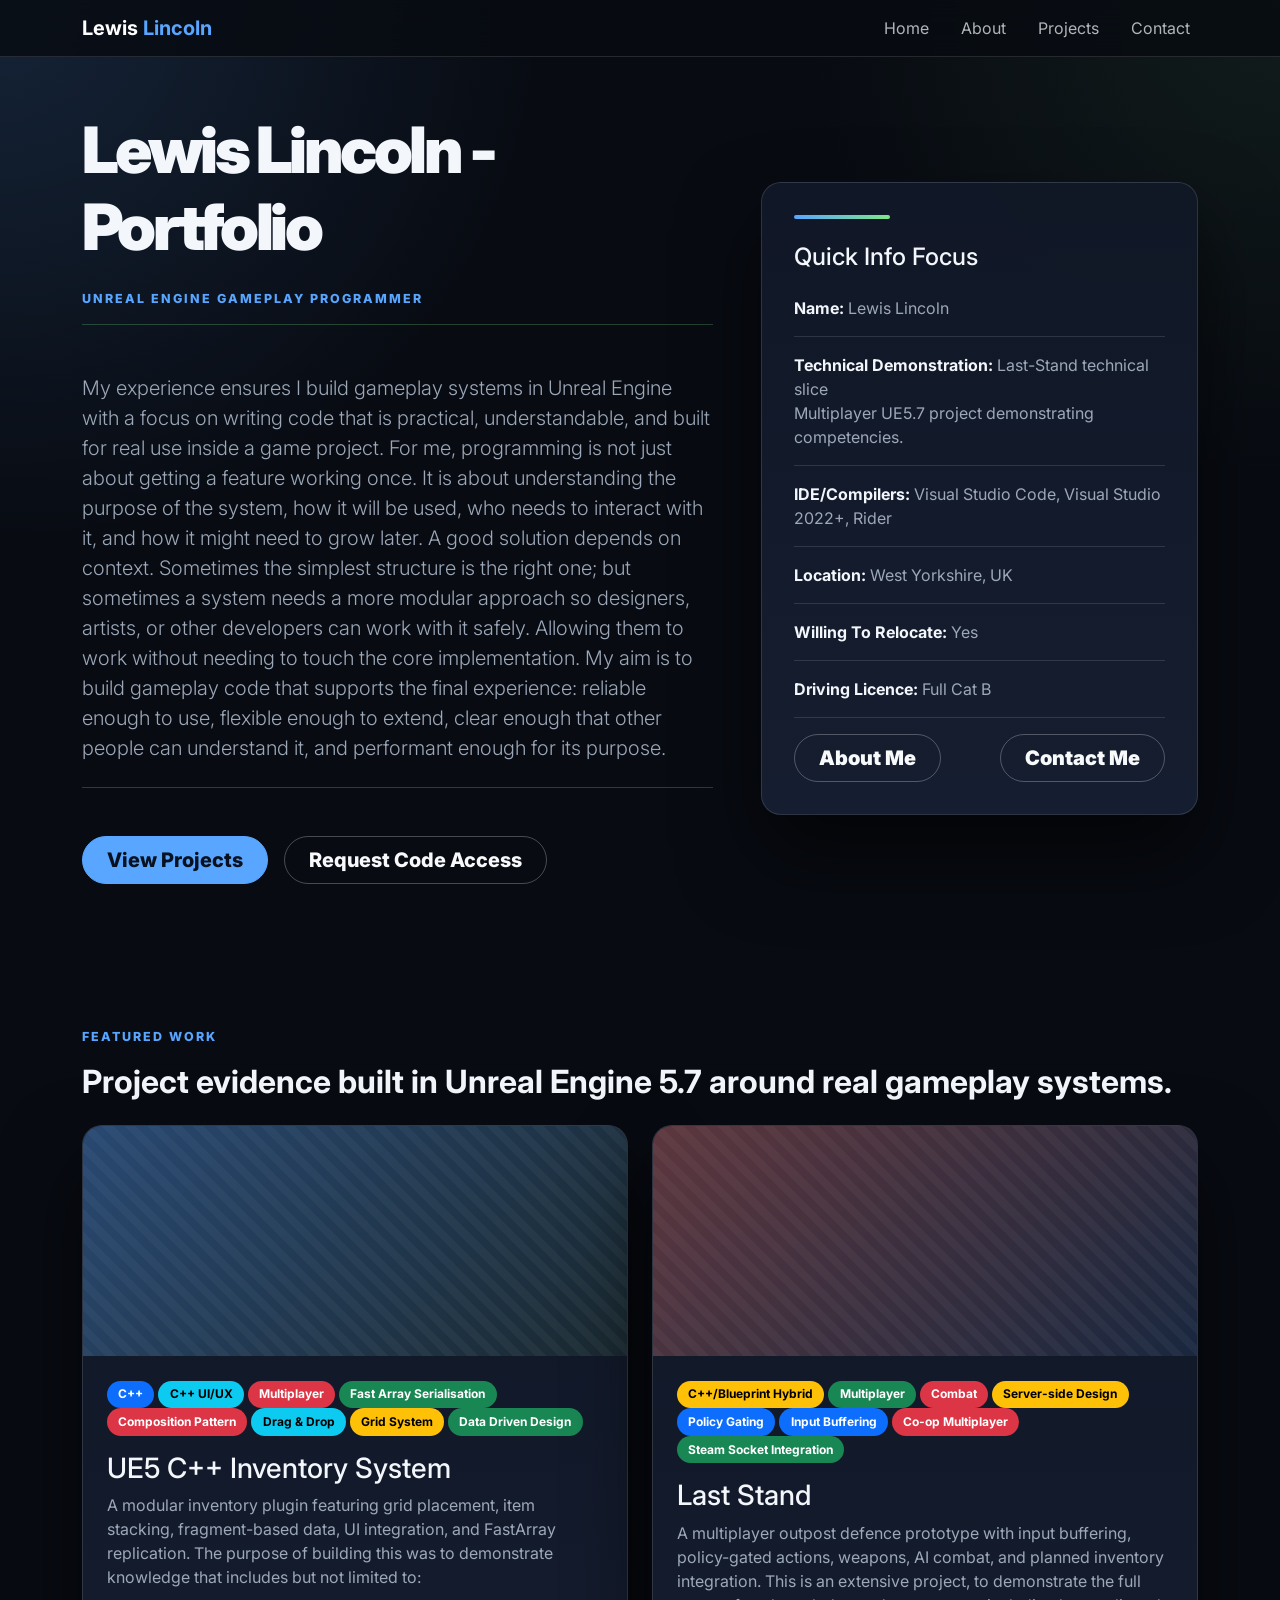
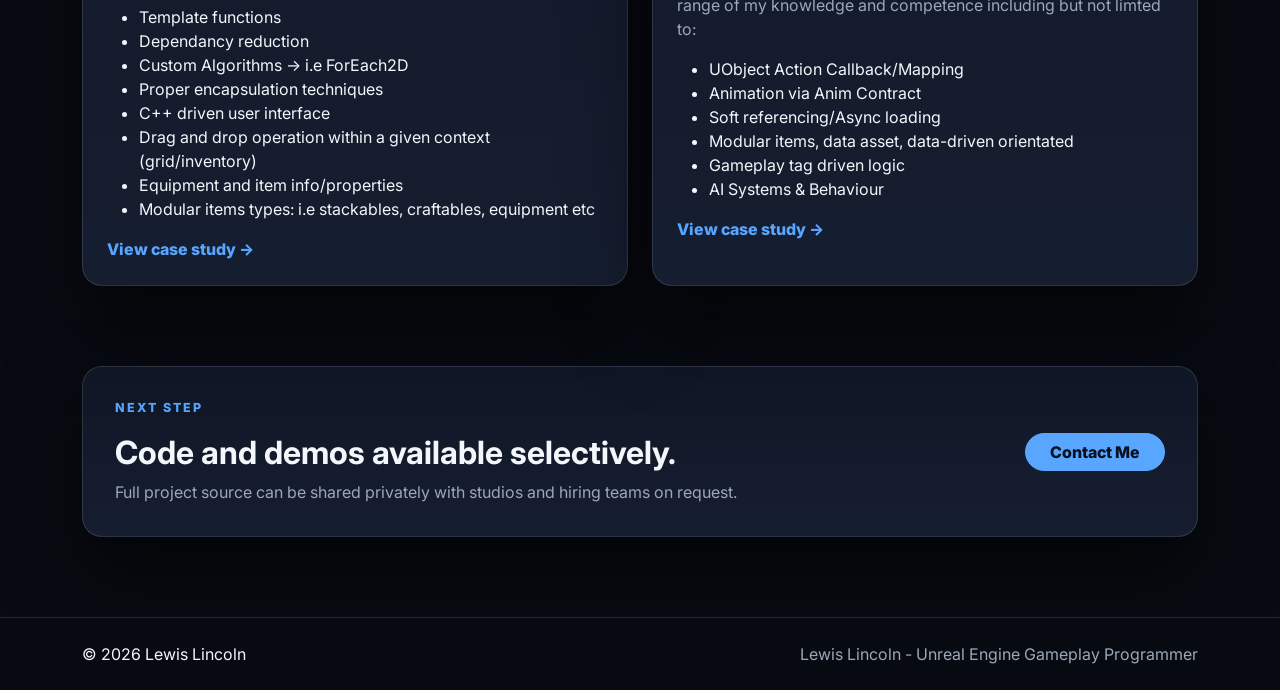
==== index.html @ 9d301e98 "Nav bar update switch position of About & Projects." ====
<!DOCTYPE html>
<html lang="en">
<head>
  <meta charset="UTF-8">
<meta name="viewport" content="width=device-width, initial-scale=1.0">
<link href="https://cdn.jsdelivr.net/npm/bootstrap@5.3.3/dist/css/bootstrap.min.css" rel="stylesheet">
<link rel="stylesheet" href="css/styles.css">
  <title>Lewis Lincoln | UE5 Gameplay Programmer</title>
</head>
<body>
<nav class="navbar navbar-expand-lg navbar-dark fixed-top portfolio-nav">
  <div class="container">
    <a class="navbar-brand fw-bold" href="index.html">Lewis <span>Lincoln</span></a>
    <button class="navbar-toggler" type="button" data-bs-toggle="collapse" data-bs-target="#mainNav" aria-controls="mainNav" aria-expanded="false" aria-label="Toggle navigation">
      <span class="navbar-toggler-icon"></span>
    </button>
    <div class="collapse navbar-collapse" id="mainNav">
      <ul class="navbar-nav ms-auto gap-lg-3">
        <li class="nav-item"><a class="nav-link" href="index.html">Home</a></li>
        <li class="nav-item"><a class="nav-link" href="about.html">About</a></li>
        <li class="nav-item"><a class="nav-link" href="projects.html">Projects</a></li>
        <li class="nav-item"><a class="nav-link" href="contact.html">Contact</a></li>
      </ul>
    </div>
  </div>
</nav>
<main>
  <section class="hero-section d-flex align-items-center">
    <div class="container">
      <div class="row align-items-center g-5">
        <div class="col-lg-7">
          <h1 class="display-3 fw-black mb-4">Lewis Lincoln - Portfolio</h1>
          <p class="eyebrow mb-3">Unreal Engine Gameplay Programmer</p>
          <hr class="mb-5" style = "border-color: var(--accent-2);">
          <p class="lead text-secondary mb-4">
            My experience ensures I build gameplay systems in Unreal Engine with a focus on writing code that is practical, understandable,
            and built for real use inside a game project. For me, programming is not just about getting a feature working once.
            It is about understanding the purpose of the system, how it will be used, who needs to interact with it, and how it might need to grow later.
            A good solution depends on context. Sometimes the simplest structure is the right one;
            but sometimes a system needs a more modular approach so designers, artists, or other developers can work with it safely.
            Allowing them to work without needing to touch the core implementation.
            My aim is to build gameplay code that supports the final experience:
            reliable enough to use, flexible enough to extend, clear enough that other people can understand it,
            and performant enough for its purpose.
          </p>
          <hr class="mb-5" style = "border-color: var(--accent-2); height: .02rem;">
           <div class="d-flex flex-wrap gap-3">
            <a class="btn btn-primary btn-lg rounded-pill px-4" href="projects.html">View Projects</a>
            <a class="btn btn-outline-light btn-lg rounded-pill px-4" href="contact.html">Request Code Access</a>
          </div>
        </div>
        <div class="col-lg-5">
          <div class="hero-panel">
            <div class="panel-line"></div>
            <h2 class="h4 mb-4">Quick Info Focus</h2>
            <div class="stack-list">
              <div><strong>Name:</strong><span> Lewis Lincoln</span></div>
              <div><strong>Technical Demonstration:</strong><span> Last-Stand technical slice<br />
                Multiplayer UE5.7 project demonstrating competencies.</span></div>
              <div><strong>IDE/Compilers:</strong><span> Visual Studio Code, Visual Studio 2022+, Rider</span></div>
              <div><strong>Location:</strong><span> West Yorkshire, UK</span></div>
              <div><strong>Willing To Relocate:</strong><span> Yes</span></div>
              <div><strong>Driving Licence:</strong><span> Full Cat B</span></div>

              <div style="display: flex; justify-content: space-between;">
                <a class="btn btn-outline-light btn-lg rounded-pill px-4" href="about.html">
                  <strong>About Me</strong>
                </a>
                <a class="btn btn-outline-light btn-lg rounded-pill px-4" href="contact.html">
                  <strong>Contact Me</strong>
                </a>
              </div>
            </div>
          </div>
        </div>
      </div>
    </div>
  </section>

  <section class="section-pad">
    <div class="container">
      <div class="section-heading mb-4">
        <p class="eyebrow">Featured Work</p>
        <h2 class="fw-bold">Project evidence built in Unreal Engine 5.7 around real gameplay systems.</h2>
      </div>
      <div class="row g-4">
        <div class="col-md-6">
          <article class="project-card h-100">
            <div class="project-image"><!--Inventory Demo Placeholder Image !--></div>
            <div class="p-4">
              <div class="mb-3">
                <span class="badge text-bg-primary">C++</span>
                <span class="badge text-bg-info">C++ UI/UX</span>
                <span class="badge text-bg-danger">Multiplayer</span>
                <span class="badge text-bg-success">Fast Array Serialisation</span>
                <span class="badge text-bg-danger">Composition Pattern</span>
                <span class="badge text-bg-info">Drag & Drop</span>
                <span class="badge text-bg-warning">Grid System</span>
                <span class="badge text-bg-success">Data Driven Design</span>
              </div>
              <h3>UE5 C++ Inventory System</h3>
              <p class="text-secondary">A modular inventory plugin featuring grid placement, item stacking, fragment-based data, UI integration, and FastArray replication.
              The purpose of building this was to demonstrate knowledge that includes but not limited to:
              <ul>
                <lI>Template functions</lI>
                <lI>Dependancy reduction</lI>
                <lI>Custom Algorithms -> i.e ForEach2D</lI>
                <lI>Proper encapsulation techniques</lI>
                <lI>C++ driven user interface</lI>
                <lI>Drag and drop operation within a given context (grid/inventory)</lI>
                <lI>Equipment and item info/properties</lI>
                <lI>Modular items types: i.e stackables, craftables, equipment etc</lI>
              </ul>

              </p>
              <a class="stretched-link project-link" href="project-inventory.html">View case study →</a>
            </div>
          </article>
        </div>

        <div class="col-md-6">
          <article class="project-card h-100">
            <div class="project-image alt"><!-- Last-Stand Demo Placeholder Image !--></div>
            <div class="p-4">
              <div class="mb-3">
                <span class="badge text-bg-warning">C++/Blueprint Hybrid</span>
                <span class="badge text-bg-success">Multiplayer</span>
                <span class="badge text-bg-danger">Combat</span>
                <span class="badge text-bg-warning">Server-side Design</span>
                <span class="badge text-bg-primary">Policy Gating</span>
                <span class="badge text-bg-primary">Input Buffering</span>
                <span class="badge text-bg-danger">Co-op Multiplayer</span>
                <span class="badge text-bg-success">Steam Socket Integration</span>
              </div>
              <h3>Last Stand</h3>
              <p class="text-secondary">A multiplayer outpost defence prototype with input buffering, policy-gated actions, weapons, AI combat, and planned inventory integration.
              This is an extensive project, to demonstrate the full range of my knowledge and competence including but not limted to:
              <ul>
                <li>UObject Action Callback/Mapping</li>
                <li>Animation via Anim Contract</li>
                <li>Soft referencing/Async loading</li>
                <li>Modular items, data asset, data-driven orientated</li>
                <li>Gameplay tag driven logic</li>
                <li>AI Systems & Behaviour</li>
              </ul>

              </p>
              <a class="stretched-link project-link" href="project-laststand.html">View case study →</a>
            </div>
          </article>
        </div>
      </div>
    </div>
  </section>

  <section class="section-pad pt-0">
    <div class="container">
      <div class="cta-card">
        <div>
          <p class="eyebrow">Next Step</p>
          <h2 class="fw-bold mb-2">Code and demos available selectively.</h2>
          <p class="text-secondary mb-0">Full project source can be shared privately with studios and hiring teams on request.</p>
        </div>
        <a class="btn btn-primary rounded-pill px-4" href="contact.html">Contact Me</a>
      </div>
    </div>
  </section>
</main>

<footer class="site-footer py-4">
  <div class="container d-flex flex-column flex-md-row justify-content-between gap-2">
    <span>© <span id="year"></span> Lewis Lincoln</span>
    <span class="text-secondary">Lewis Lincoln - Unreal Engine Gameplay Programmer</span>
  </div>
</footer>
<script src="https://cdn.jsdelivr.net/npm/bootstrap@5.3.3/dist/js/bootstrap.bundle.min.js"></script>
<script src="js/main.js"></script>
</body>
</html>
---- css/styles.css ----
@import url('https://fonts.googleapis.com/css2?family=Inter:wght@400;500;700;800;900&display=swap');

:root {
  --bg: #080b12;
  --panel: #111827;
  --panel-soft: #172033;
  --text: #f3f7fb;
  --muted: #9ca8b8;
  --border: rgba(255,255,255,0.12);
  --accent: #58a6ff;
  --accent-2: #7ee787;
  --danger: #ff7b72;
}

* {
  box-sizing: border-box;
}

body {
  font-family: 'Inter', system-ui, -apple-system, BlinkMacSystemFont, 'Segoe UI', sans-serif;
  background:
    radial-gradient(circle at top left, rgba(88,166,255,0.16), transparent 34rem),
    radial-gradient(circle at top right, rgba(126,231,135,0.08), transparent 30rem),
    var(--bg);
  color: var(--text);
  min-height: 100vh;
}

a {
  text-decoration: none;
}

.portfolio-nav {
  background: rgba(8, 11, 18, 0.82);
  backdrop-filter: blur(16px);
  border-bottom: 1px solid var(--border);
}

.navbar-brand span,
.eyebrow,
.eyebrow-heading,
.project-link,
.back-link {
  color: var(--accent);
}

.nav-link {
  color: rgba(243,247,251,0.72);
}

.nav-link:hover {
  color: #fff;
}

.fw-black {
  font-weight: 900;
  letter-spacing: -0.055em;
}

.hero-section {
  min-height: 100vh;
  padding: 7rem 0 4rem;
}

.page-top {
  padding-top: 5rem;
}

.section-pad {
  padding: 5rem 0;
}

.eyebrow {
  font-size: 0.78rem;
  font-weight: 800;
  letter-spacing: 0.16em;
  text-transform: uppercase;
}

.eyebrow-heading {
  font-weight: 800;
  letter-spacing: 0.24em;
  text-transform: uppercase;
  text-align: center;
}

.text-secondary {
  color: var(--muted) !important;
}

.hero-panel,
.project-card,
.info-card,
.skill-card,
.cta-card,
.contact-card {
  background: linear-gradient(180deg, rgba(17,24,39,0.94), rgba(23,32,51,0.92));
  border: 1px solid var(--border);
  border-radius: 1.25rem;
  box-shadow: 0 2.5rem 5rem rgba(0,0,0,0.60);
}

.hero-panel {
  padding: 2rem;
  position: relative;
  overflow: hidden;
  glyph-orientation-vertical: auto;
}

.panel-line {
  height: 4px;
  width: 96px;
  background: linear-gradient(90deg, var(--accent), var(--accent-2));
  border-radius: 999px;
  margin-bottom: 1.5rem;
}

.stack-list {
  display: grid;
  gap: 1rem;
}

.stack-list div {
  padding-bottom: 1rem;
  border-bottom: 1px solid var(--border);
}

.stack-list div:last-child {
  border-bottom: 0;
  padding-bottom: 0;
}

.stack-list span {
  color: var(--muted);
}

.project-card {
  overflow: hidden;
  position: relative;
  transition: transform .18s ease, border-color .18s ease;
}

.project-card:hover {
  transform: translateY(-5px);
  border-color: rgba(88,166,255,0.6);
}

.project-image,
.video-placeholder {
  min-height: 230px;
  display: grid;
  place-items: center;
  color: rgba(255,255,255,0.72);
  font-weight: 800;
  letter-spacing: 0.08em;
  text-transform: uppercase;
  font-size: 0.8rem;
  background:
    linear-gradient(135deg, rgba(88,166,255,0.35), rgba(126,231,135,0.08)),
    repeating-linear-gradient(45deg, rgba(255,255,255,0.04) 0 8px, transparent 8px 16px);
}

.project-image.alt {
  background:
    linear-gradient(135deg, rgba(255,123,114,0.32), rgba(88,166,255,0.10)),
    repeating-linear-gradient(45deg, rgba(255,255,255,0.04) 0 8px, transparent 8px 16px);
}

.project-image.muted {
  background:
    linear-gradient(135deg, rgba(156,168,184,0.20), rgba(88,166,255,0.08)),
    repeating-linear-gradient(45deg, rgba(255,255,255,0.035) 0 8px, transparent 8px 16px);
}

.video-placeholder {
  border-radius: 1.25rem;
  border: 1px solid var(--border);
  min-height: 340px;
}

.project-link {
  font-weight: 800;
}

.info-card,
.skill-card,
.contact-card {
  padding: 2rem;
}

.sticky-lg-top {
  top: 6rem;
}

.project-meta {
  display: grid;
  grid-template-columns: 8rem 1fr;
  gap: .75rem 1rem;
  margin: 1.5rem 0 0;
}

.project-meta dt {
  color: var(--muted);
  font-weight: 600;
}

.project-meta dd {
  margin: 0;
}

.feature-list {
  display: grid;
  gap: .9rem;
  color: var(--muted);
  padding-left: 1.25rem;
}

.feature-list code {
  color: #b9d9ff;
}

.back-link {
  display: inline-block;
  font-weight: 800;
  margin-bottom: 1rem;
}

.cta-card {
  padding: 2rem;
  display: flex;
  gap: 1.5rem;
  justify-content: space-between;
  align-items: center;
}

.contact-card {
  max-width: 860px;
}

.site-footer {
  border-top: 1px solid var(--border);
  background: rgba(8, 11, 18, 0.8);
}

.btn-primary {
  background: var(--accent);
  border-color: var(--accent);
  color: #07111f;
  font-weight: 800;
}

.btn-primary:hover {
  background: #7bb9ff;
  border-color: #7bb9ff;
  color: #07111f;
}

.btn-outline-light {
  border-color: rgba(255,255,255,0.26);
  font-weight: 800;
}

.badge {
  padding: .48rem .7rem;
  border-radius: 999px;
}

@media (max-width: 991px) {
  .hero-section {
    min-height: auto;
    padding-top: 8rem;
  }

  .display-3 {
    font-size: 3rem;
  }

  .cta-card {
    display: block;
  }

  .cta-card .btn {
    margin-top: 1.5rem;
  }
}

@media (max-width: 575px) {
  .section-pad {
    padding: 3.25rem 0;
  }

  .display-3 {
    font-size: 2.35rem;
  }

  .project-meta {
    grid-template-columns: 1fr;
  }

  .video-placeholder {
    min-height: 220px;
  }
}
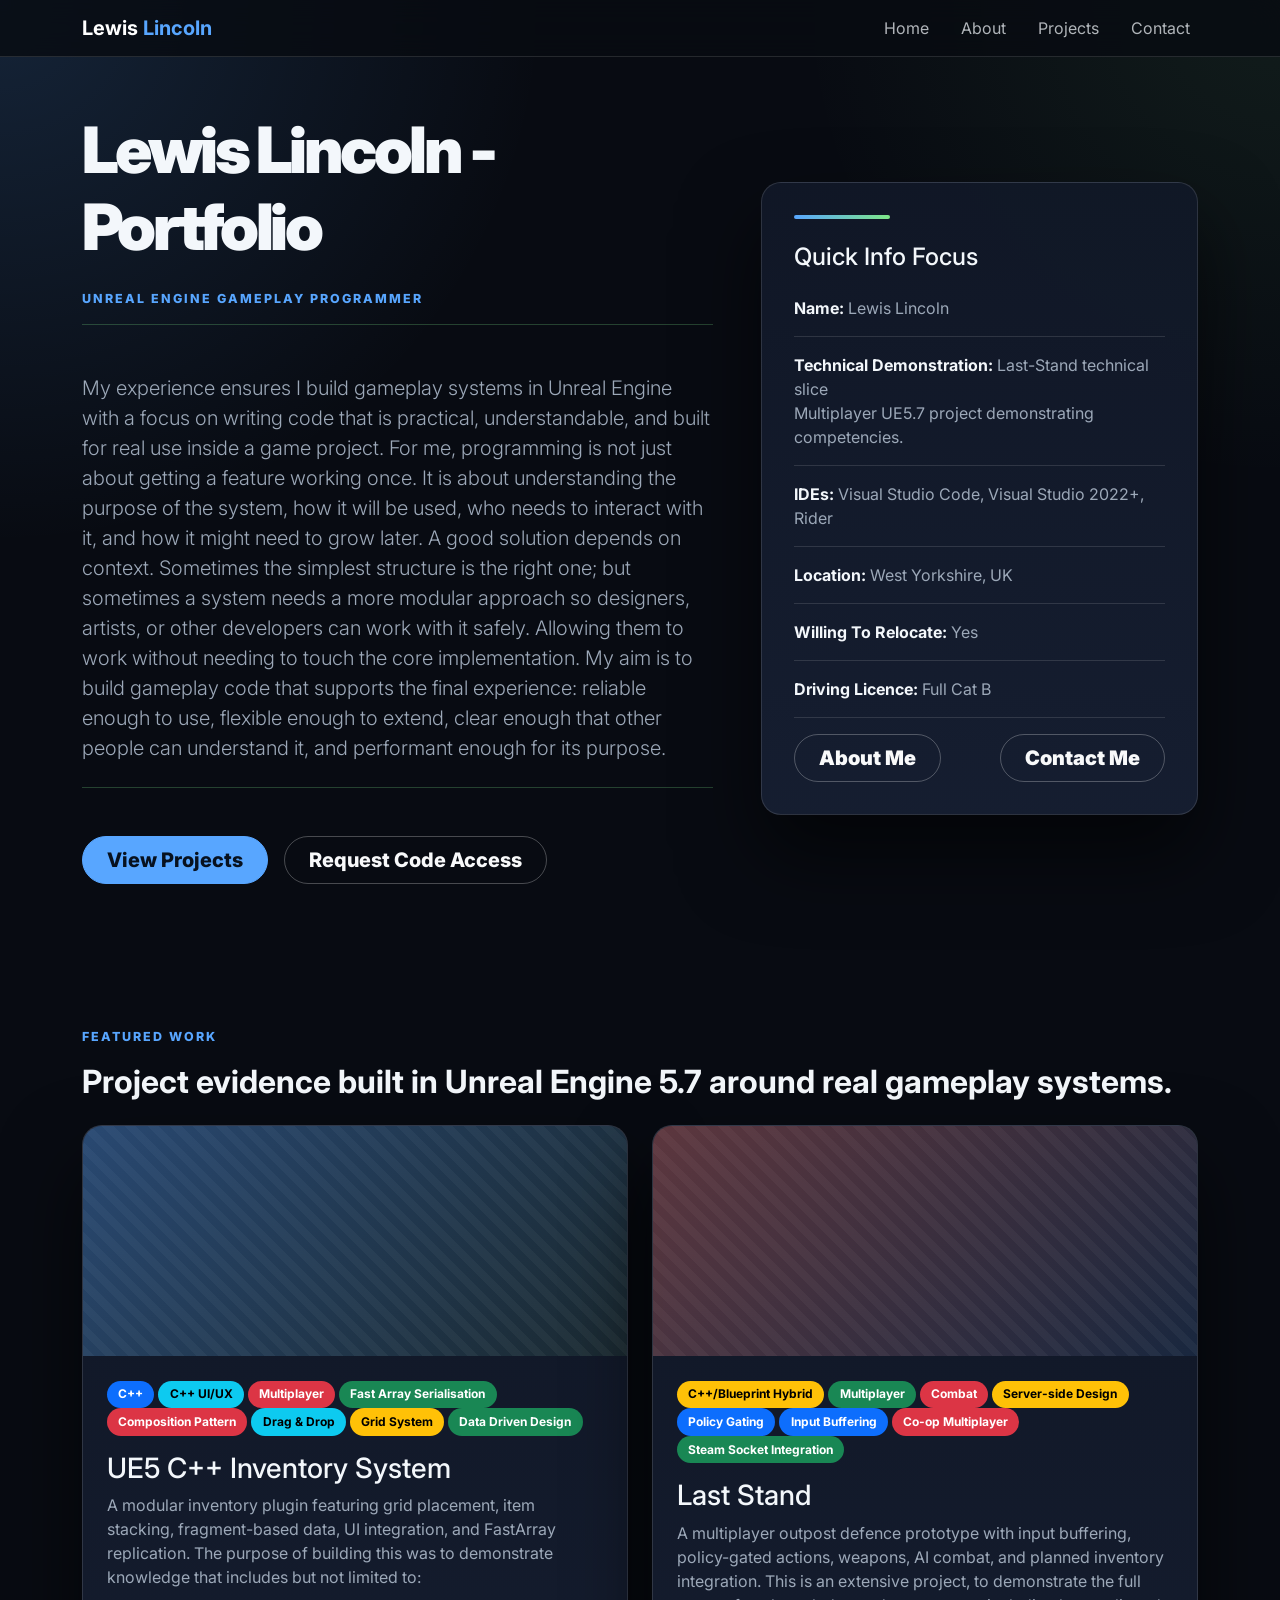
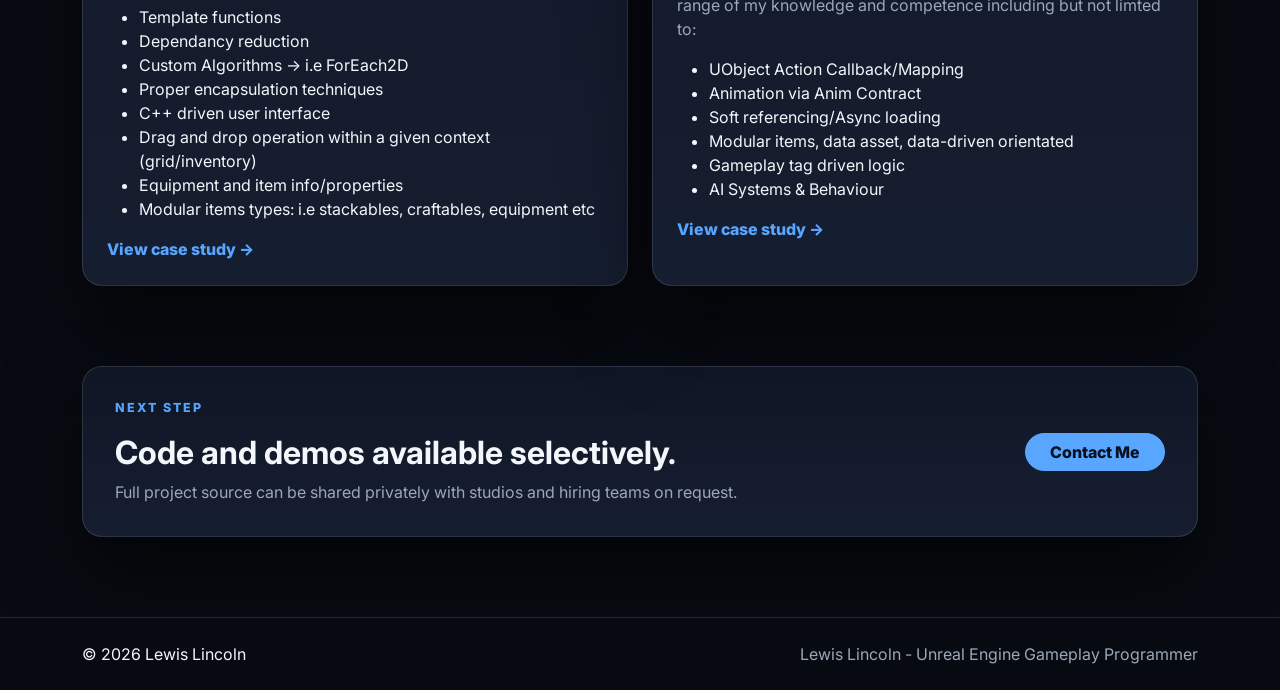
==== commit 1d5e8cc6: "Update index.html Changed IDE/Compilers to IDEs, as they are similar in their meaning. Removing comp" ====
--- a/index.html
+++ b/index.html
@@ -57,7 +57,7 @@
               <div><strong>Name:</strong><span> Lewis Lincoln</span></div>
               <div><strong>Technical Demonstration:</strong><span> Last-Stand technical slice<br />
                 Multiplayer UE5.7 project demonstrating competencies.</span></div>
-              <div><strong>IDE/Compilers:</strong><span> Visual Studio Code, Visual Studio 2022+, Rider</span></div>
+              <div><strong>IDEs:</strong><span> Visual Studio Code, Visual Studio 2022+, Rider</span></div>
               <div><strong>Location:</strong><span> West Yorkshire, UK</span></div>
               <div><strong>Willing To Relocate:</strong><span> Yes</span></div>
               <div><strong>Driving Licence:</strong><span> Full Cat B</span></div>
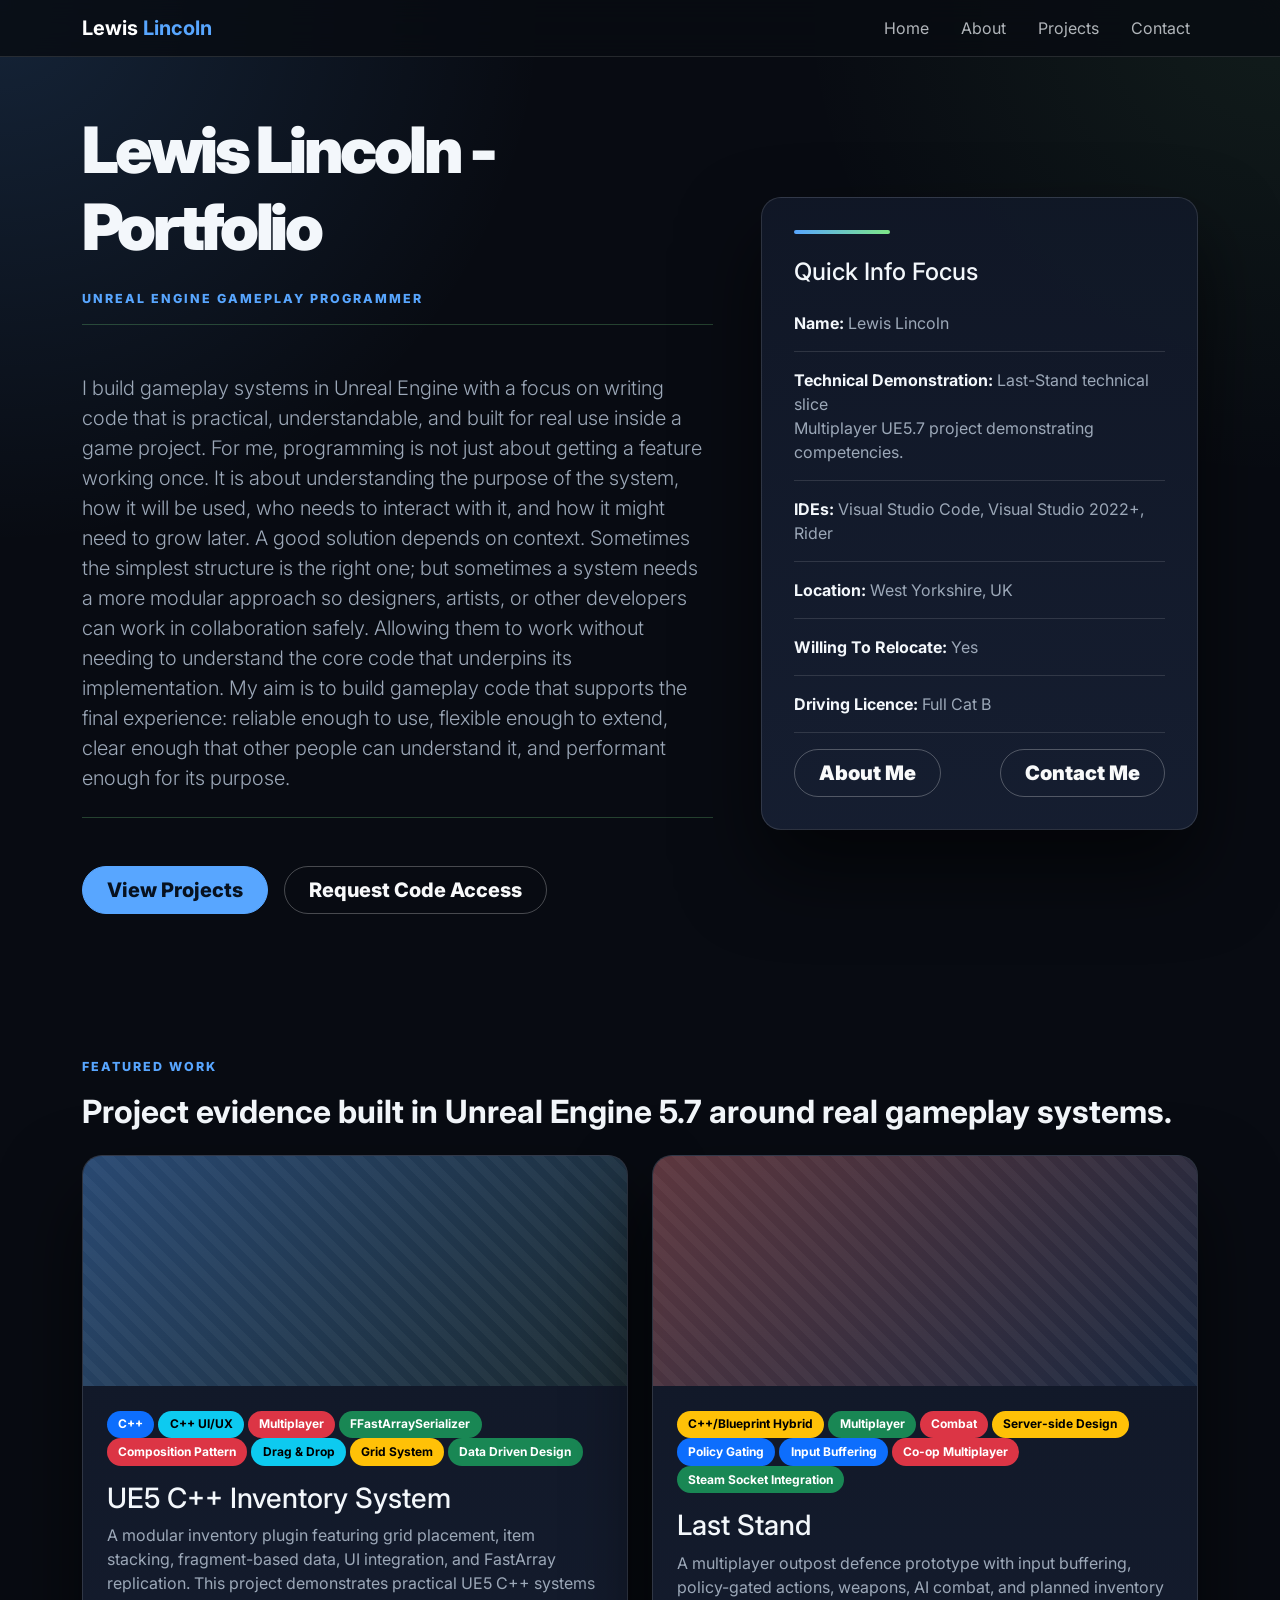
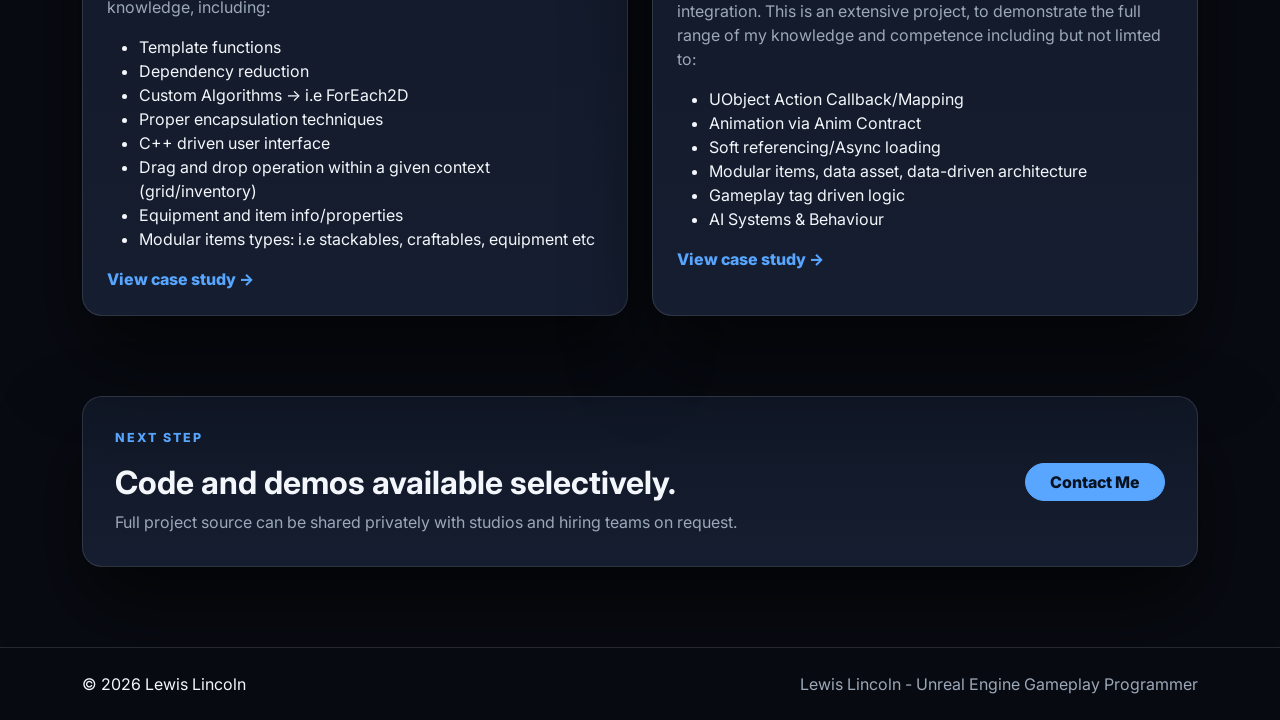
==== commit 6fed75bd: "portfolio update Additional text changes and about us content changed." ====
--- a/index.html
+++ b/index.html
@@ -33,12 +33,12 @@
           <p class="eyebrow mb-3">Unreal Engine Gameplay Programmer</p>
           <hr class="mb-5" style = "border-color: var(--accent-2);">
           <p class="lead text-secondary mb-4">
-            My experience ensures I build gameplay systems in Unreal Engine with a focus on writing code that is practical, understandable,
+            I build gameplay systems in Unreal Engine with a focus on writing code that is practical, understandable,
             and built for real use inside a game project. For me, programming is not just about getting a feature working once.
             It is about understanding the purpose of the system, how it will be used, who needs to interact with it, and how it might need to grow later.
             A good solution depends on context. Sometimes the simplest structure is the right one;
-            but sometimes a system needs a more modular approach so designers, artists, or other developers can work with it safely.
-            Allowing them to work without needing to touch the core implementation.
+            but sometimes a system needs a more modular approach so designers, artists, or other developers can work in collaboration safely.
+            Allowing them to work without needing to understand the core code that underpins its implementation.
             My aim is to build gameplay code that supports the final experience:
             reliable enough to use, flexible enough to extend, clear enough that other people can understand it,
             and performant enough for its purpose.
@@ -92,7 +92,7 @@
                 <span class="badge text-bg-primary">C++</span>
                 <span class="badge text-bg-info">C++ UI/UX</span>
                 <span class="badge text-bg-danger">Multiplayer</span>
-                <span class="badge text-bg-success">Fast Array Serialisation</span>
+                <span class="badge text-bg-success">FFastArraySerializer</span>
                 <span class="badge text-bg-danger">Composition Pattern</span>
                 <span class="badge text-bg-info">Drag & Drop</span>
                 <span class="badge text-bg-warning">Grid System</span>
@@ -100,10 +100,10 @@
               </div>
               <h3>UE5 C++ Inventory System</h3>
               <p class="text-secondary">A modular inventory plugin featuring grid placement, item stacking, fragment-based data, UI integration, and FastArray replication.
-              The purpose of building this was to demonstrate knowledge that includes but not limited to:
+                This project demonstrates practical UE5 C++ systems knowledge, including:
               <ul>
                 <lI>Template functions</lI>
-                <lI>Dependancy reduction</lI>
+                <lI>Dependency reduction</lI>
                 <lI>Custom Algorithms -> i.e ForEach2D</lI>
                 <lI>Proper encapsulation techniques</lI>
                 <lI>C++ driven user interface</lI>
@@ -139,7 +139,7 @@
                 <li>UObject Action Callback/Mapping</li>
                 <li>Animation via Anim Contract</li>
                 <li>Soft referencing/Async loading</li>
-                <li>Modular items, data asset, data-driven orientated</li>
+                <li>Modular items, data asset, data-driven architecture</li>
                 <li>Gameplay tag driven logic</li>
                 <li>AI Systems & Behaviour</li>
               </ul>
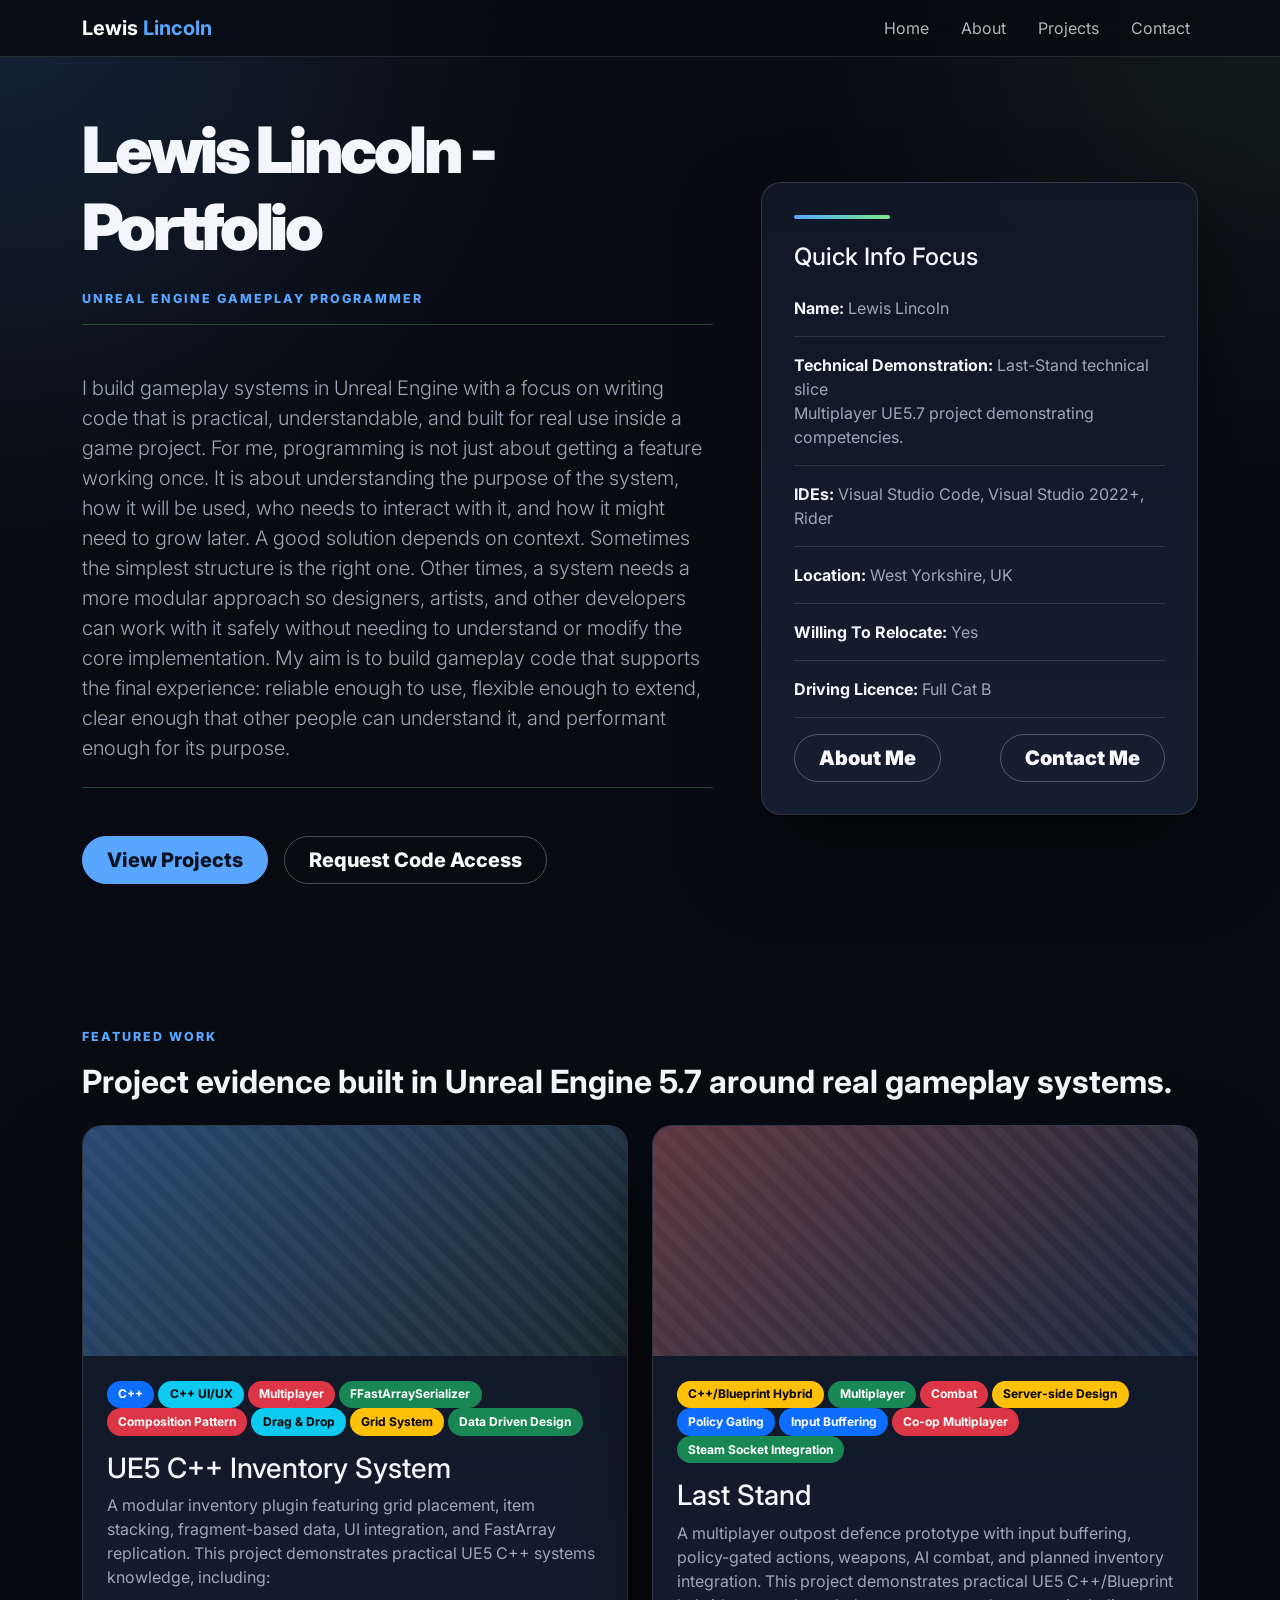
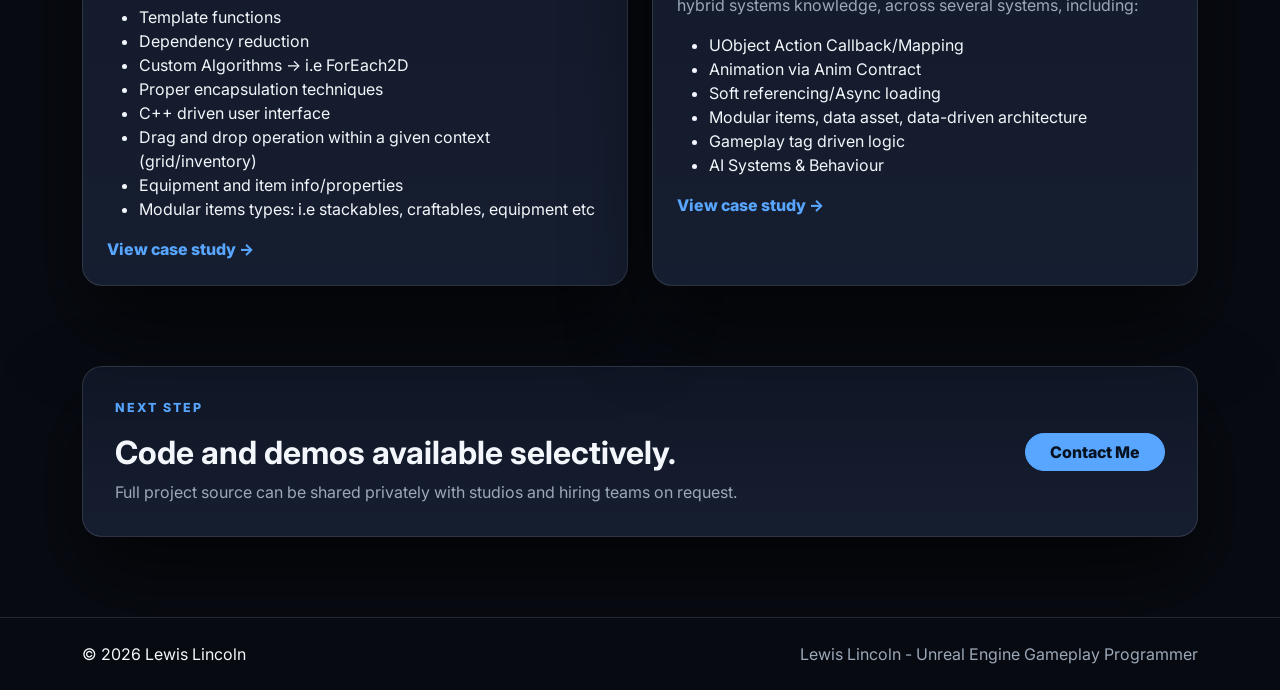
==== commit 9775b600: "Portfolio Update Updated About text  Fleshed out card layout" ====
--- a/index.html
+++ b/index.html
@@ -36,9 +36,9 @@
             I build gameplay systems in Unreal Engine with a focus on writing code that is practical, understandable,
             and built for real use inside a game project. For me, programming is not just about getting a feature working once.
             It is about understanding the purpose of the system, how it will be used, who needs to interact with it, and how it might need to grow later.
-            A good solution depends on context. Sometimes the simplest structure is the right one;
-            but sometimes a system needs a more modular approach so designers, artists, or other developers can work in collaboration safely.
-            Allowing them to work without needing to understand the core code that underpins its implementation.
+            A good solution depends on context. Sometimes the simplest structure is the right one.
+            Other times, a system needs a more modular approach so designers, artists, and other developers can work with it safely
+            without needing to understand or modify the core implementation.
             My aim is to build gameplay code that supports the final experience:
             reliable enough to use, flexible enough to extend, clear enough that other people can understand it,
             and performant enough for its purpose.
@@ -134,7 +134,7 @@
               </div>
               <h3>Last Stand</h3>
               <p class="text-secondary">A multiplayer outpost defence prototype with input buffering, policy-gated actions, weapons, AI combat, and planned inventory integration.
-              This is an extensive project, to demonstrate the full range of my knowledge and competence including but not limted to:
+                This project demonstrates practical UE5 C++/Blueprint hybrid systems knowledge, across several systems, including:
               <ul>
                 <li>UObject Action Callback/Mapping</li>
                 <li>Animation via Anim Contract</li>
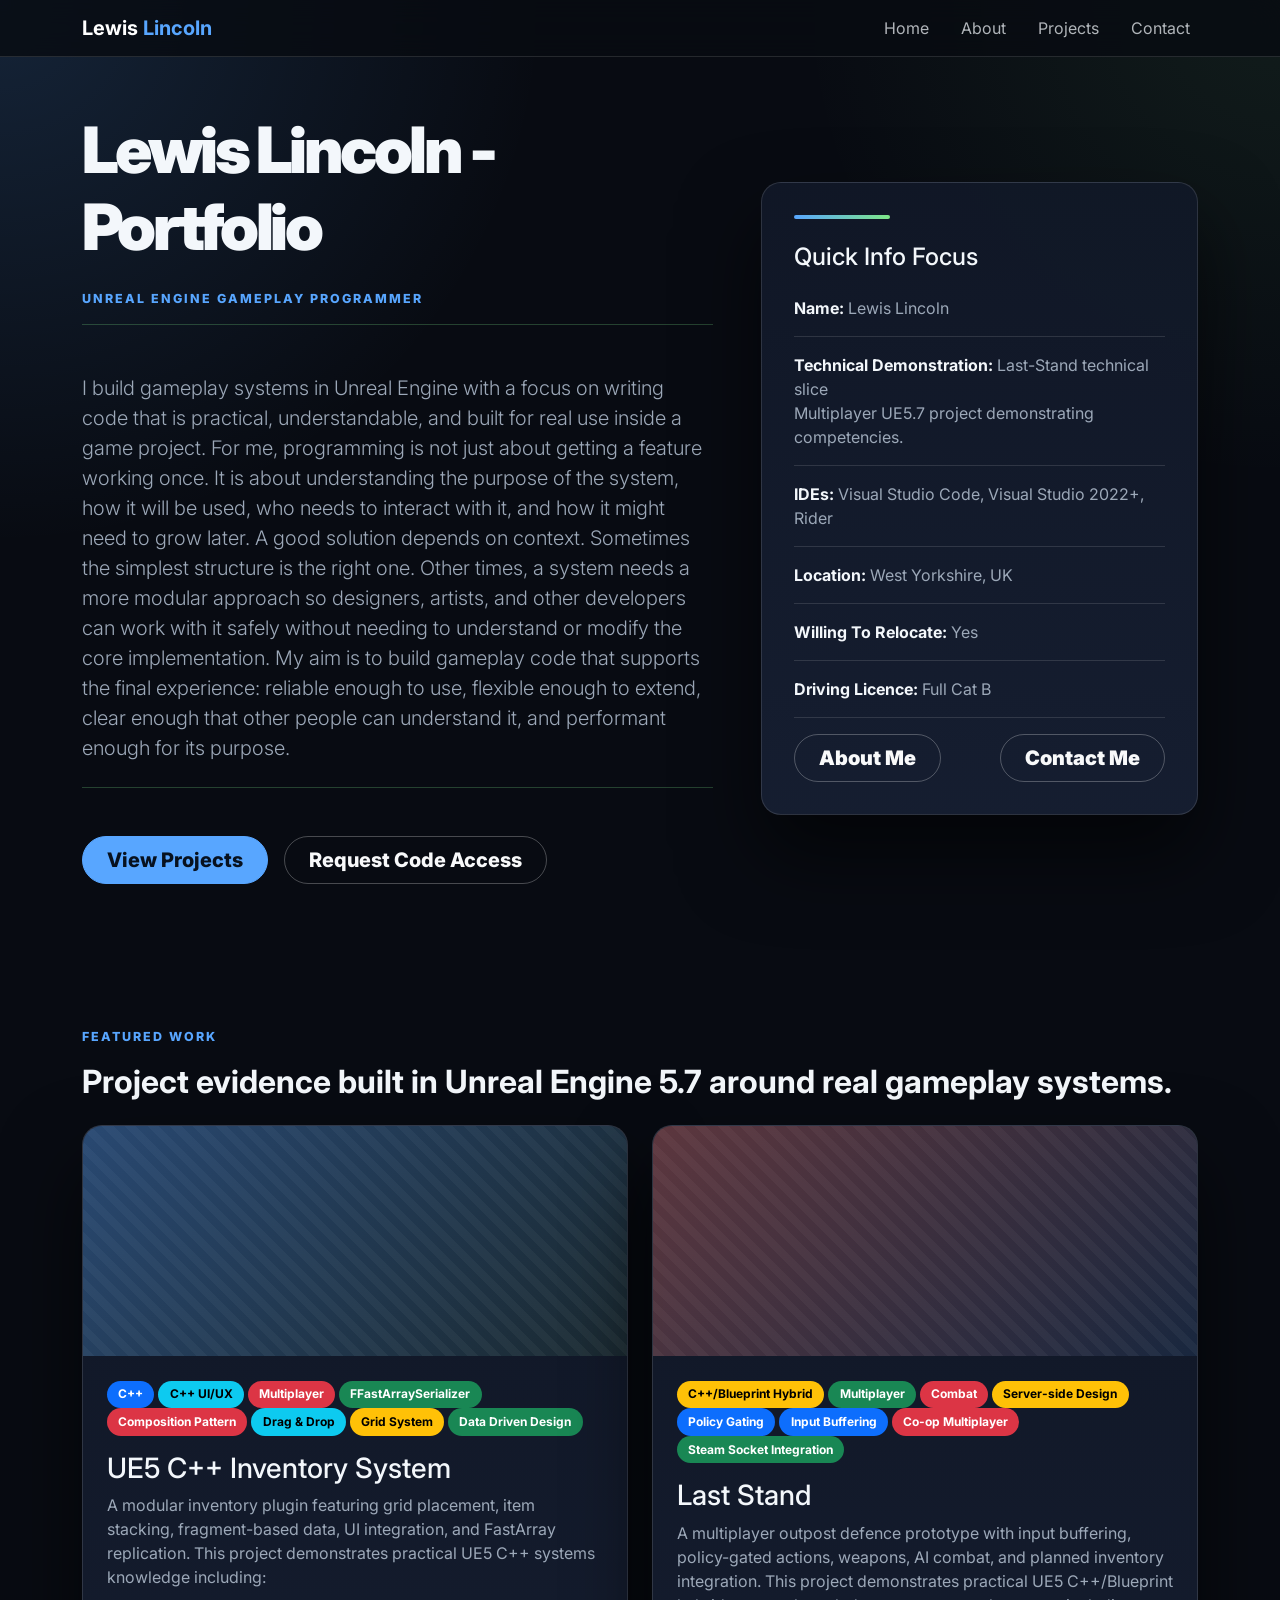
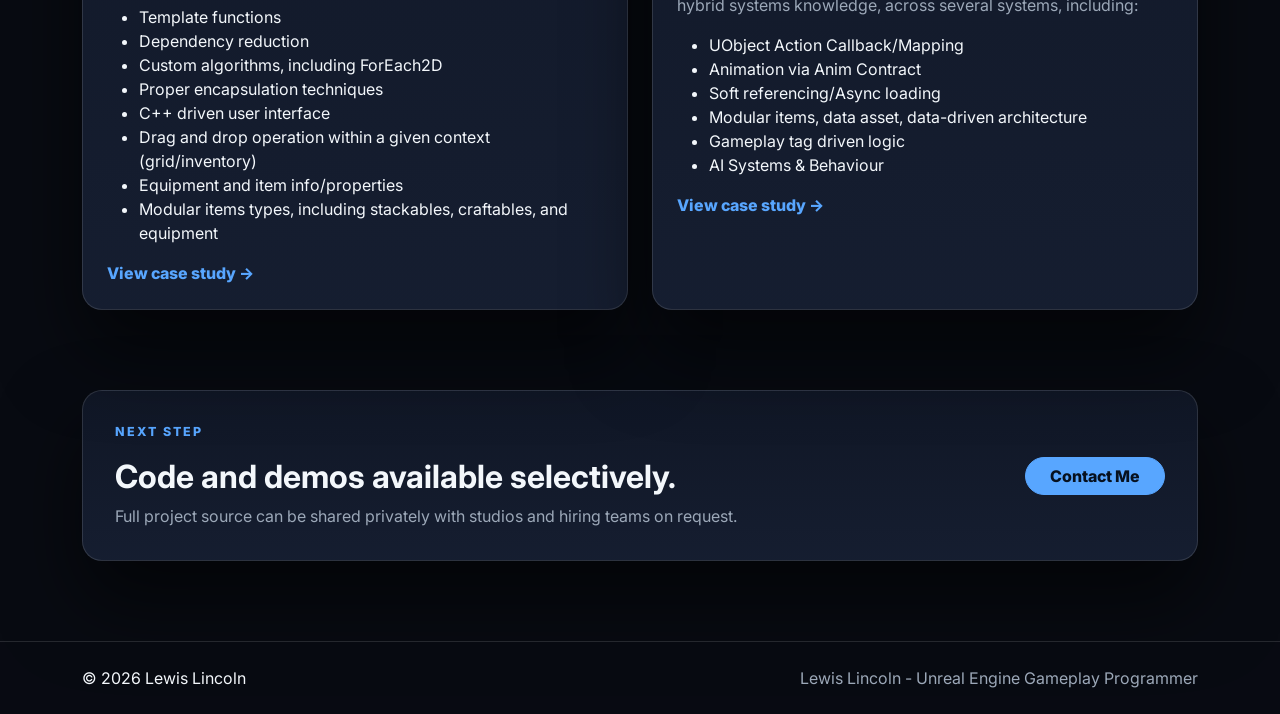
==== commit 192d63fc: "PortfolioUpdates" ====
--- a/index.html
+++ b/index.html
@@ -100,19 +100,17 @@
               </div>
               <h3>UE5 C++ Inventory System</h3>
               <p class="text-secondary">A modular inventory plugin featuring grid placement, item stacking, fragment-based data, UI integration, and FastArray replication.
-                This project demonstrates practical UE5 C++ systems knowledge, including:
+                This project demonstrates practical UE5 C++ systems knowledge including:</p>
               <ul>
-                <lI>Template functions</lI>
+                <li>Template functions</li>
                 <lI>Dependency reduction</lI>
-                <lI>Custom Algorithms -> i.e ForEach2D</lI>
-                <lI>Proper encapsulation techniques</lI>
-                <lI>C++ driven user interface</lI>
-                <lI>Drag and drop operation within a given context (grid/inventory)</lI>
-                <lI>Equipment and item info/properties</lI>
-                <lI>Modular items types: i.e stackables, craftables, equipment etc</lI>
+                <li>Custom algorithms, including ForEach2D</li>
+                <li>Proper encapsulation techniques</li>
+                <li>C++ driven user interface</li>
+                <li>Drag and drop operation within a given context (grid/inventory)</li>
+                <li>Equipment and item info/properties</li>
+                <li>Modular items types, including stackables, craftables, and equipment</li>
               </ul>
-
-              </p>
               <a class="stretched-link project-link" href="project-inventory.html">View case study →</a>
             </div>
           </article>
@@ -134,7 +132,7 @@
               </div>
               <h3>Last Stand</h3>
               <p class="text-secondary">A multiplayer outpost defence prototype with input buffering, policy-gated actions, weapons, AI combat, and planned inventory integration.
-                This project demonstrates practical UE5 C++/Blueprint hybrid systems knowledge, across several systems, including:
+                This project demonstrates practical UE5 C++/Blueprint hybrid systems knowledge, across several systems, including:</p>
               <ul>
                 <li>UObject Action Callback/Mapping</li>
                 <li>Animation via Anim Contract</li>
@@ -143,8 +141,6 @@
                 <li>Gameplay tag driven logic</li>
                 <li>AI Systems & Behaviour</li>
               </ul>
-
-              </p>
               <a class="stretched-link project-link" href="project-laststand.html">View case study →</a>
             </div>
           </article>
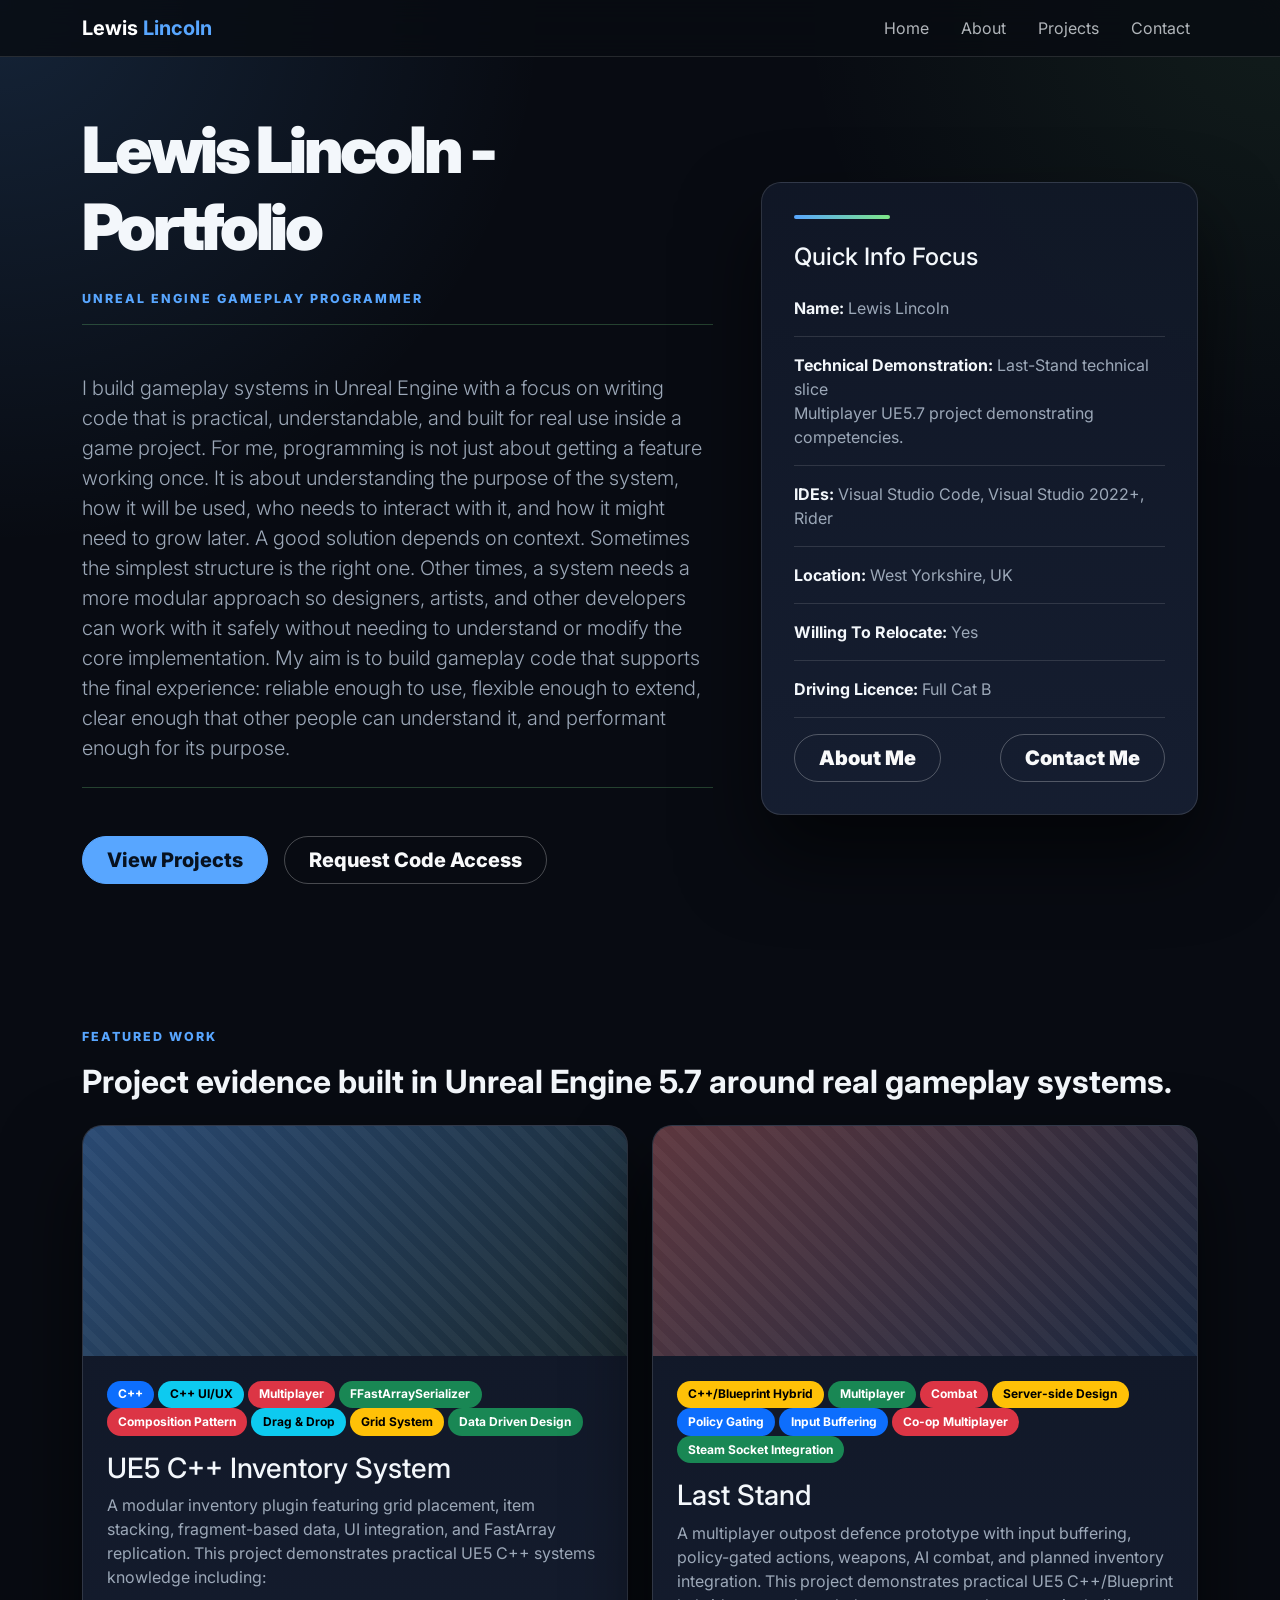
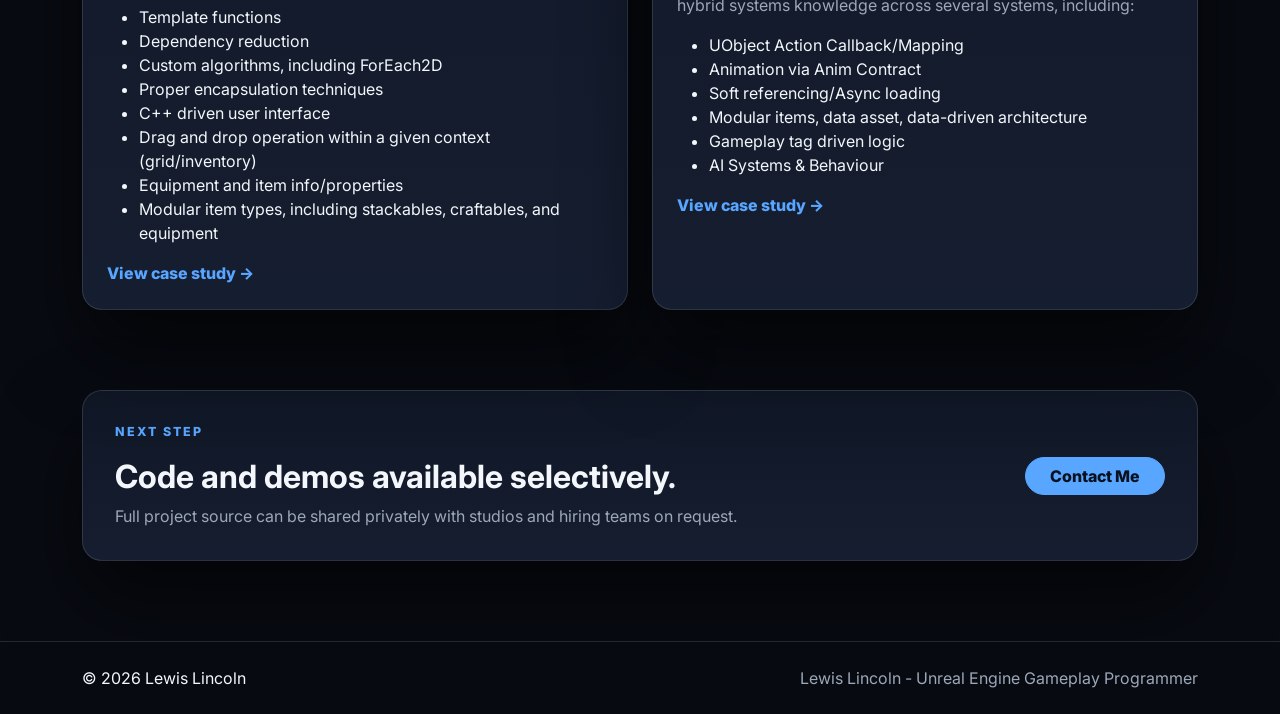
==== commit 6cefdbda: "Proofread Updated some typos." ====
--- a/index.html
+++ b/index.html
@@ -103,13 +103,13 @@
                 This project demonstrates practical UE5 C++ systems knowledge including:</p>
               <ul>
                 <li>Template functions</li>
-                <lI>Dependency reduction</lI>
+                <li>Dependency reduction</li>
                 <li>Custom algorithms, including ForEach2D</li>
                 <li>Proper encapsulation techniques</li>
                 <li>C++ driven user interface</li>
                 <li>Drag and drop operation within a given context (grid/inventory)</li>
                 <li>Equipment and item info/properties</li>
-                <li>Modular items types, including stackables, craftables, and equipment</li>
+                <li>Modular item types, including stackables, craftables, and equipment</li>
               </ul>
               <a class="stretched-link project-link" href="project-inventory.html">View case study →</a>
             </div>
@@ -132,7 +132,7 @@
               </div>
               <h3>Last Stand</h3>
               <p class="text-secondary">A multiplayer outpost defence prototype with input buffering, policy-gated actions, weapons, AI combat, and planned inventory integration.
-                This project demonstrates practical UE5 C++/Blueprint hybrid systems knowledge, across several systems, including:</p>
+                This project demonstrates practical UE5 C++/Blueprint hybrid systems knowledge across several systems, including:</p>
               <ul>
                 <li>UObject Action Callback/Mapping</li>
                 <li>Animation via Anim Contract</li>
--- a/css/styles.css
+++ b/css/styles.css
@@ -104,7 +104,6 @@
   padding: 2rem;
   position: relative;
   overflow: hidden;
-  glyph-orientation-vertical: auto;
 }
 
 .panel-line {
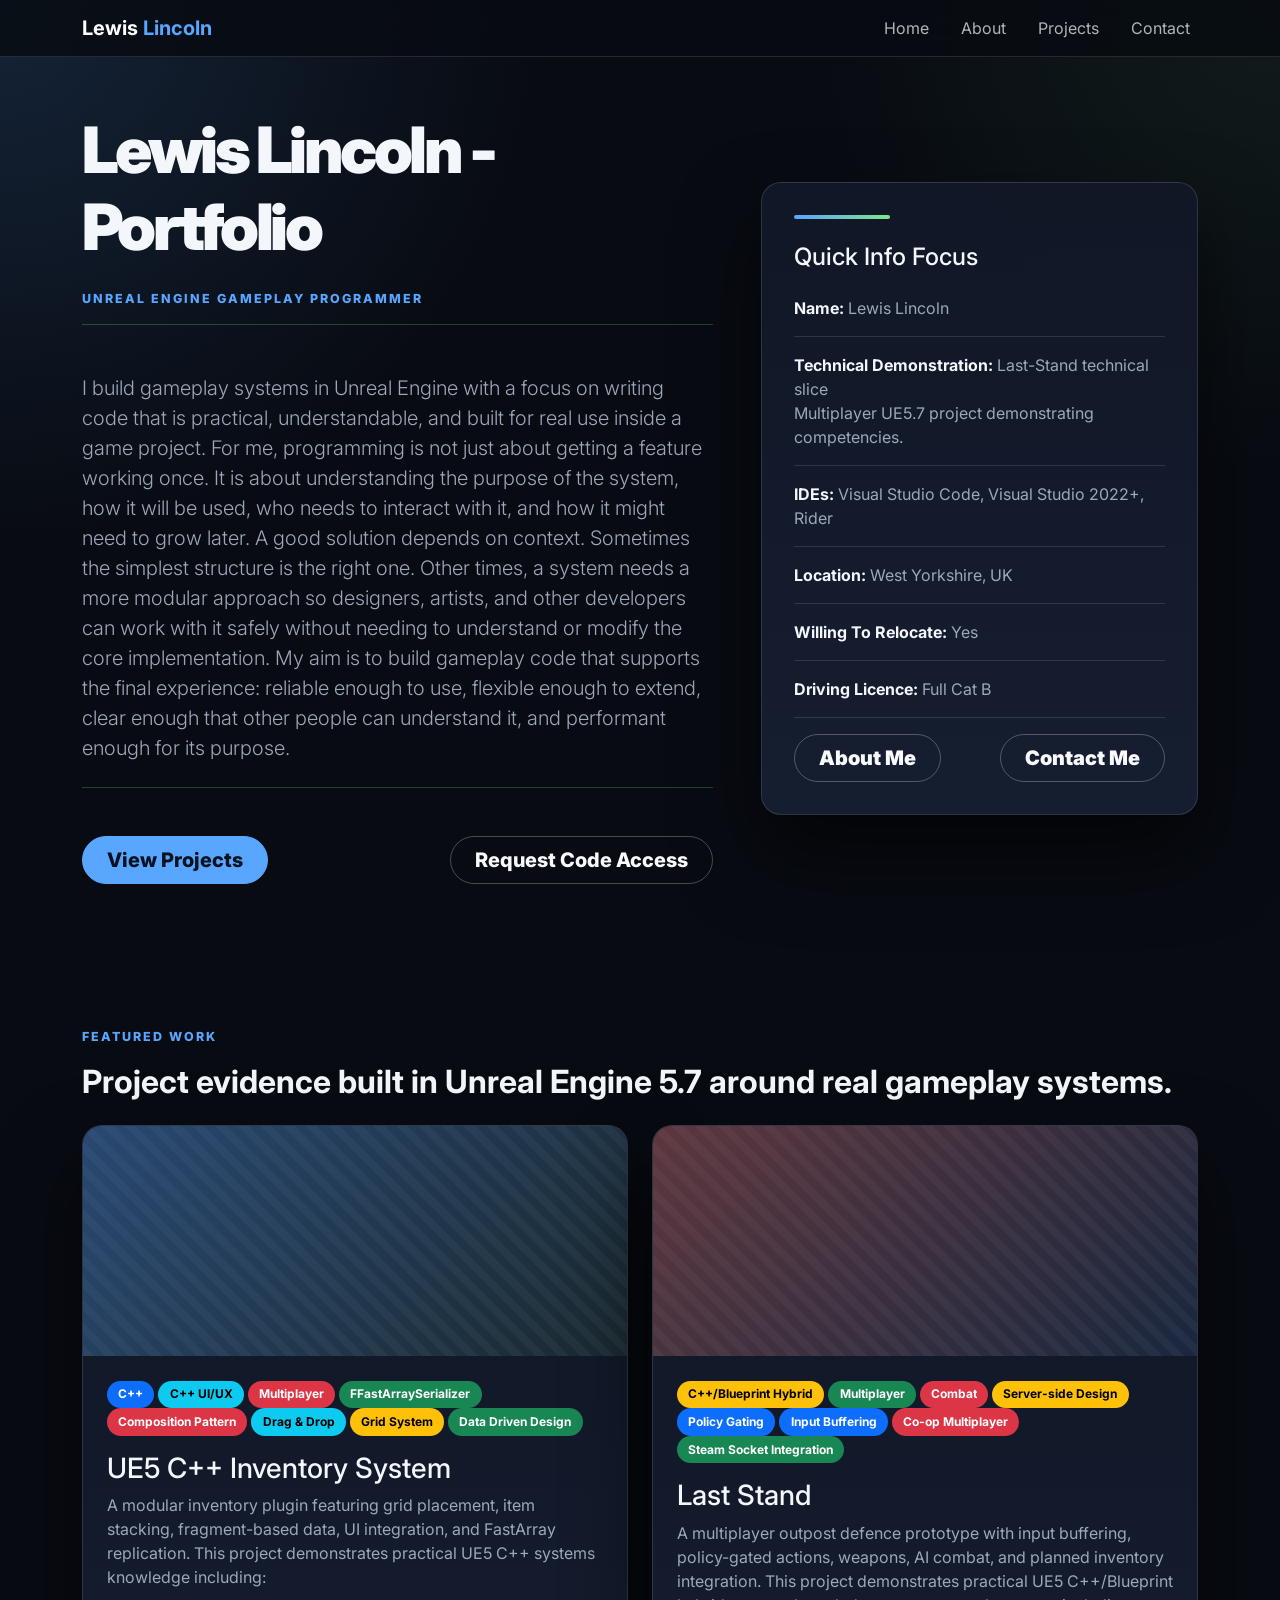
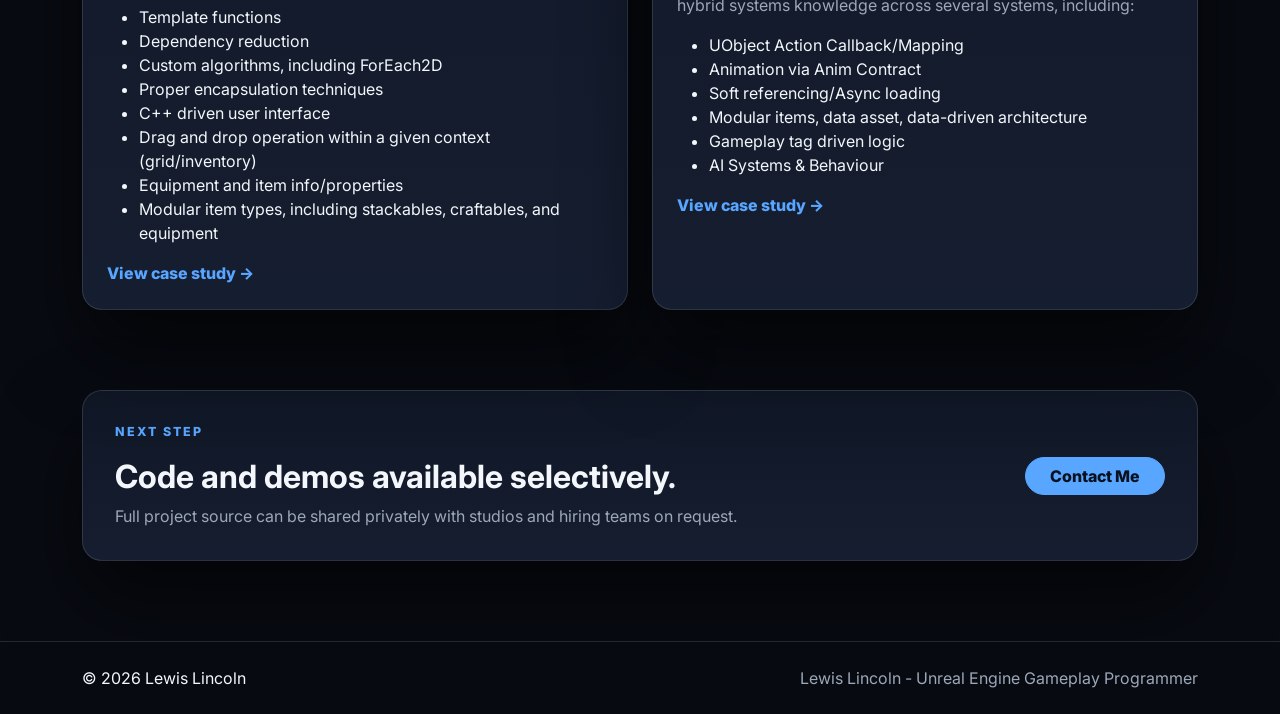
==== commit ee6aded9: "ButtonSpacingUpdate Adjusting button spacing on index and contact page for a more consistent feel." ====
--- a/index.html
+++ b/index.html
@@ -44,7 +44,7 @@
             and performant enough for its purpose.
           </p>
           <hr class="mb-5" style = "border-color: var(--accent-2); height: .02rem;">
-           <div class="d-flex flex-wrap gap-3">
+           <div class="d-flex flex-wrap gap-3" style="display: flex; justify-content: space-between;">
             <a class="btn btn-primary btn-lg rounded-pill px-4" href="projects.html">View Projects</a>
             <a class="btn btn-outline-light btn-lg rounded-pill px-4" href="contact.html">Request Code Access</a>
           </div>
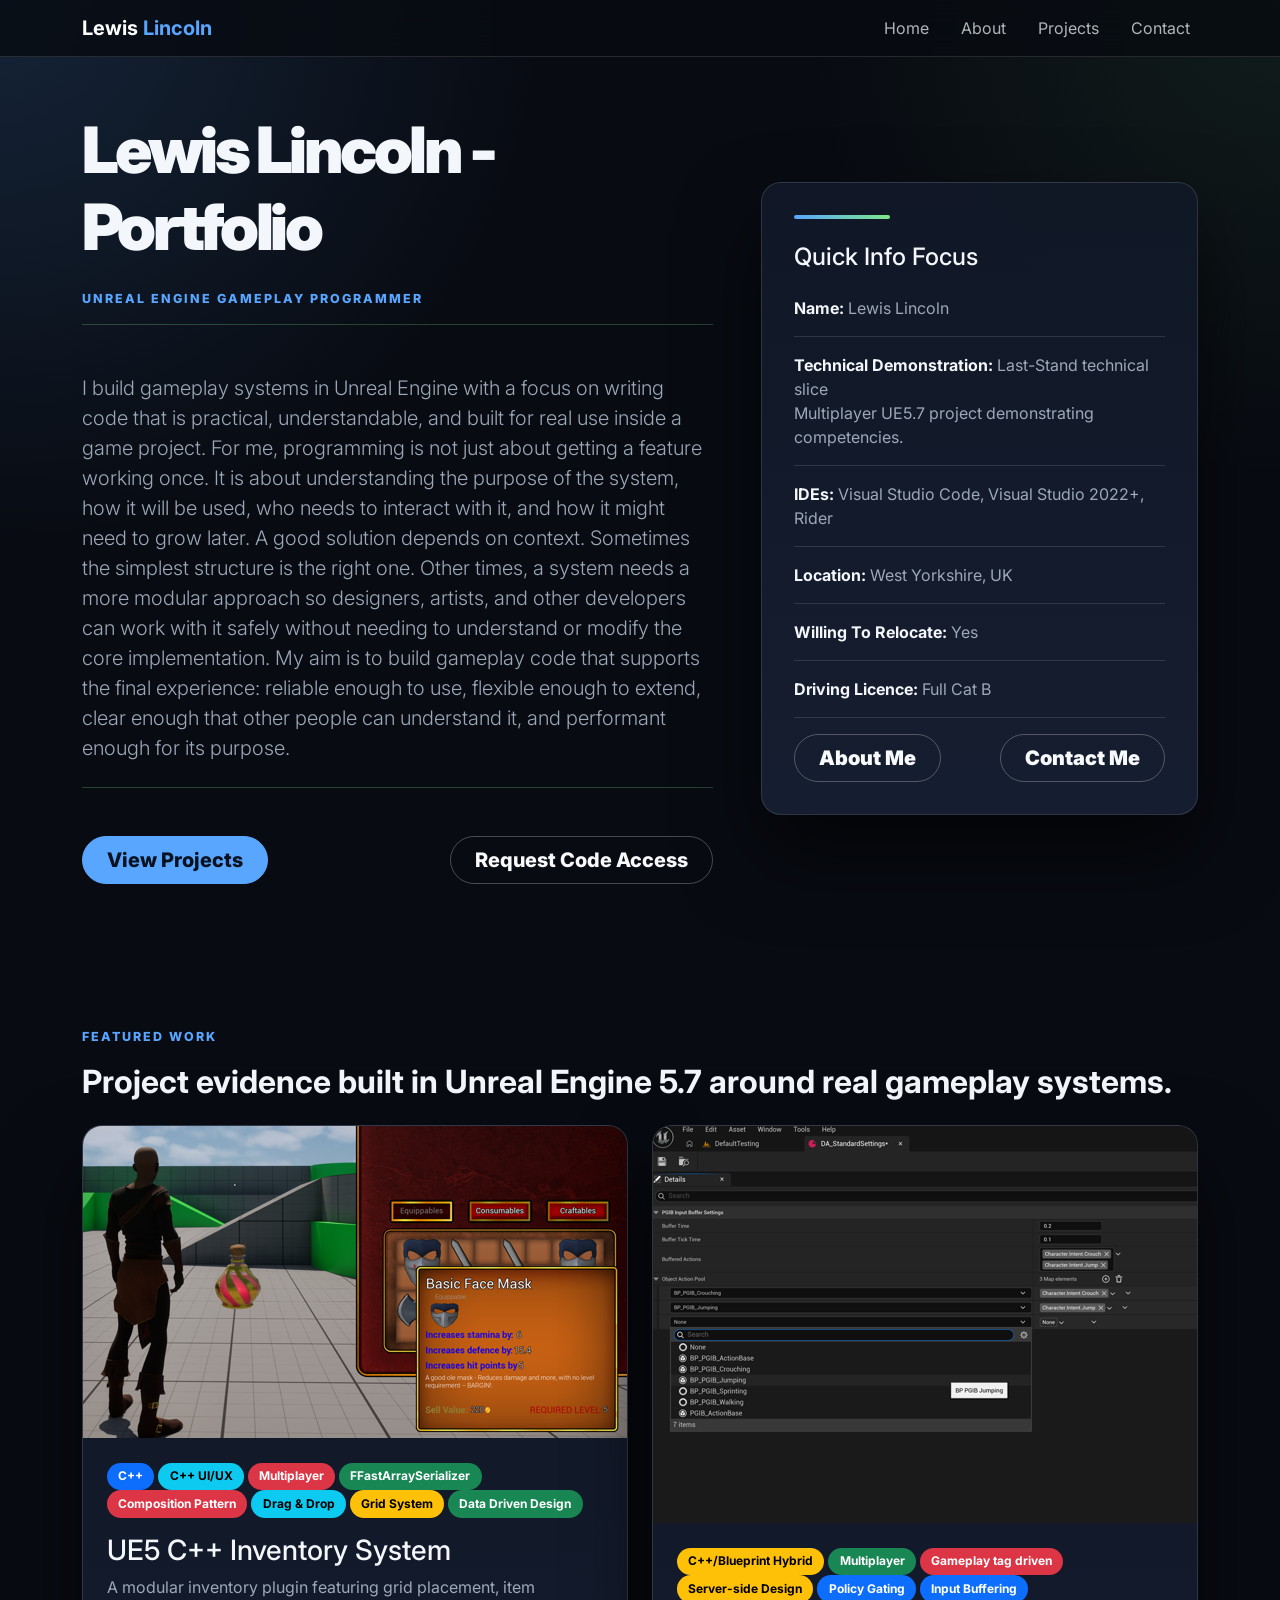
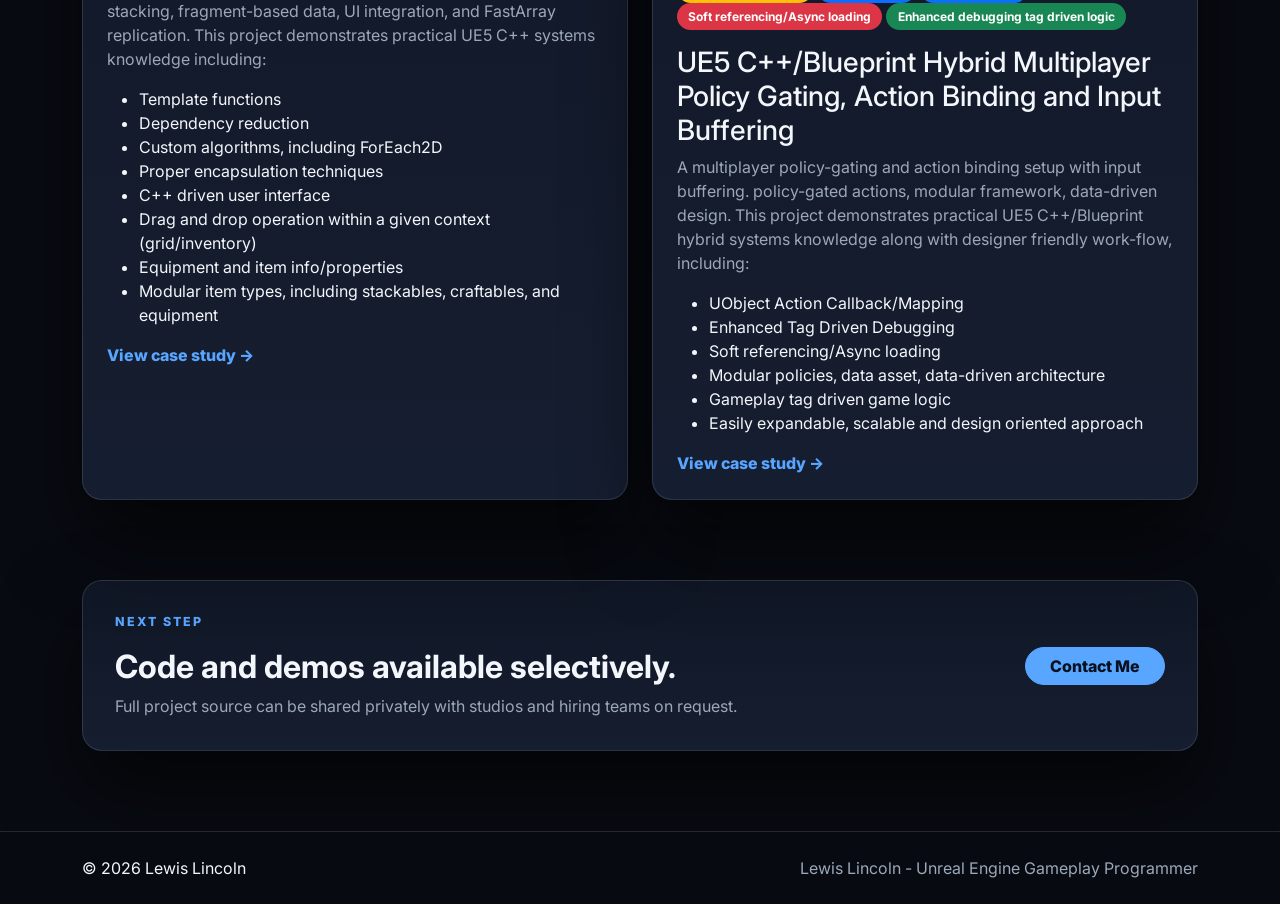
==== commit ac7908bd: "Updated Projects Added developed project work and technical explinations." ====
--- a/index.html
+++ b/index.html
@@ -86,7 +86,7 @@
       <div class="row g-4">
         <div class="col-md-6">
           <article class="project-card h-100">
-            <div class="project-image"><!--Inventory Demo Placeholder Image !--></div>
+            <div class="project-image"><img src="media/InventorySystem/item_description_Resized.png" alt="Inventory System with Context Menu"></div>
             <div class="p-4">
               <div class="mb-3">
                 <span class="badge text-bg-primary">C++</span>
@@ -118,30 +118,31 @@
 
         <div class="col-md-6">
           <article class="project-card h-100">
-            <div class="project-image alt"><!-- Last-Stand Demo Placeholder Image !--></div>
+            <div class="project-image alt">
+              <img src="media/PolicySystem/ModularArchitectureAndAdjustableBufferSettings_Resized.png" alt ="Modular Unreal Engine Framework with Data Assets"></div>
             <div class="p-4">
               <div class="mb-3">
                 <span class="badge text-bg-warning">C++/Blueprint Hybrid</span>
                 <span class="badge text-bg-success">Multiplayer</span>
-                <span class="badge text-bg-danger">Combat</span>
+                <span class="badge text-bg-danger">Gameplay tag driven</span>
                 <span class="badge text-bg-warning">Server-side Design</span>
                 <span class="badge text-bg-primary">Policy Gating</span>
                 <span class="badge text-bg-primary">Input Buffering</span>
-                <span class="badge text-bg-danger">Co-op Multiplayer</span>
-                <span class="badge text-bg-success">Steam Socket Integration</span>
+                <span class="badge text-bg-danger">Soft referencing/Async loading</span>
+                <span class="badge text-bg-success">Enhanced debugging tag driven logic</span>
               </div>
-              <h3>Last Stand</h3>
-              <p class="text-secondary">A multiplayer outpost defence prototype with input buffering, policy-gated actions, weapons, AI combat, and planned inventory integration.
-                This project demonstrates practical UE5 C++/Blueprint hybrid systems knowledge across several systems, including:</p>
+              <h3>UE5 C++/Blueprint Hybrid Multiplayer Policy Gating, Action Binding and Input Buffering</h3>
+              <p class="text-secondary">A multiplayer policy-gating and action binding setup with input buffering. policy-gated actions, modular framework, data-driven design.
+                This project demonstrates practical UE5 C++/Blueprint hybrid systems knowledge along with designer friendly work-flow, including:</p>
               <ul>
                 <li>UObject Action Callback/Mapping</li>
-                <li>Animation via Anim Contract</li>
+                <li>Enhanced Tag Driven Debugging</li>
                 <li>Soft referencing/Async loading</li>
-                <li>Modular items, data asset, data-driven architecture</li>
-                <li>Gameplay tag driven logic</li>
-                <li>AI Systems & Behaviour</li>
+                <li>Modular policies, data asset, data-driven architecture</li>
+                <li>Gameplay tag driven game logic</li>
+                <li>Easily expandable, scalable and design oriented approach</li>
               </ul>
-              <a class="stretched-link project-link" href="project-laststand.html">View case study →</a>
+              <a class="stretched-link project-link" href="PolicyAndBuffering.html">View case study →</a>
             </div>
           </article>
         </div>
